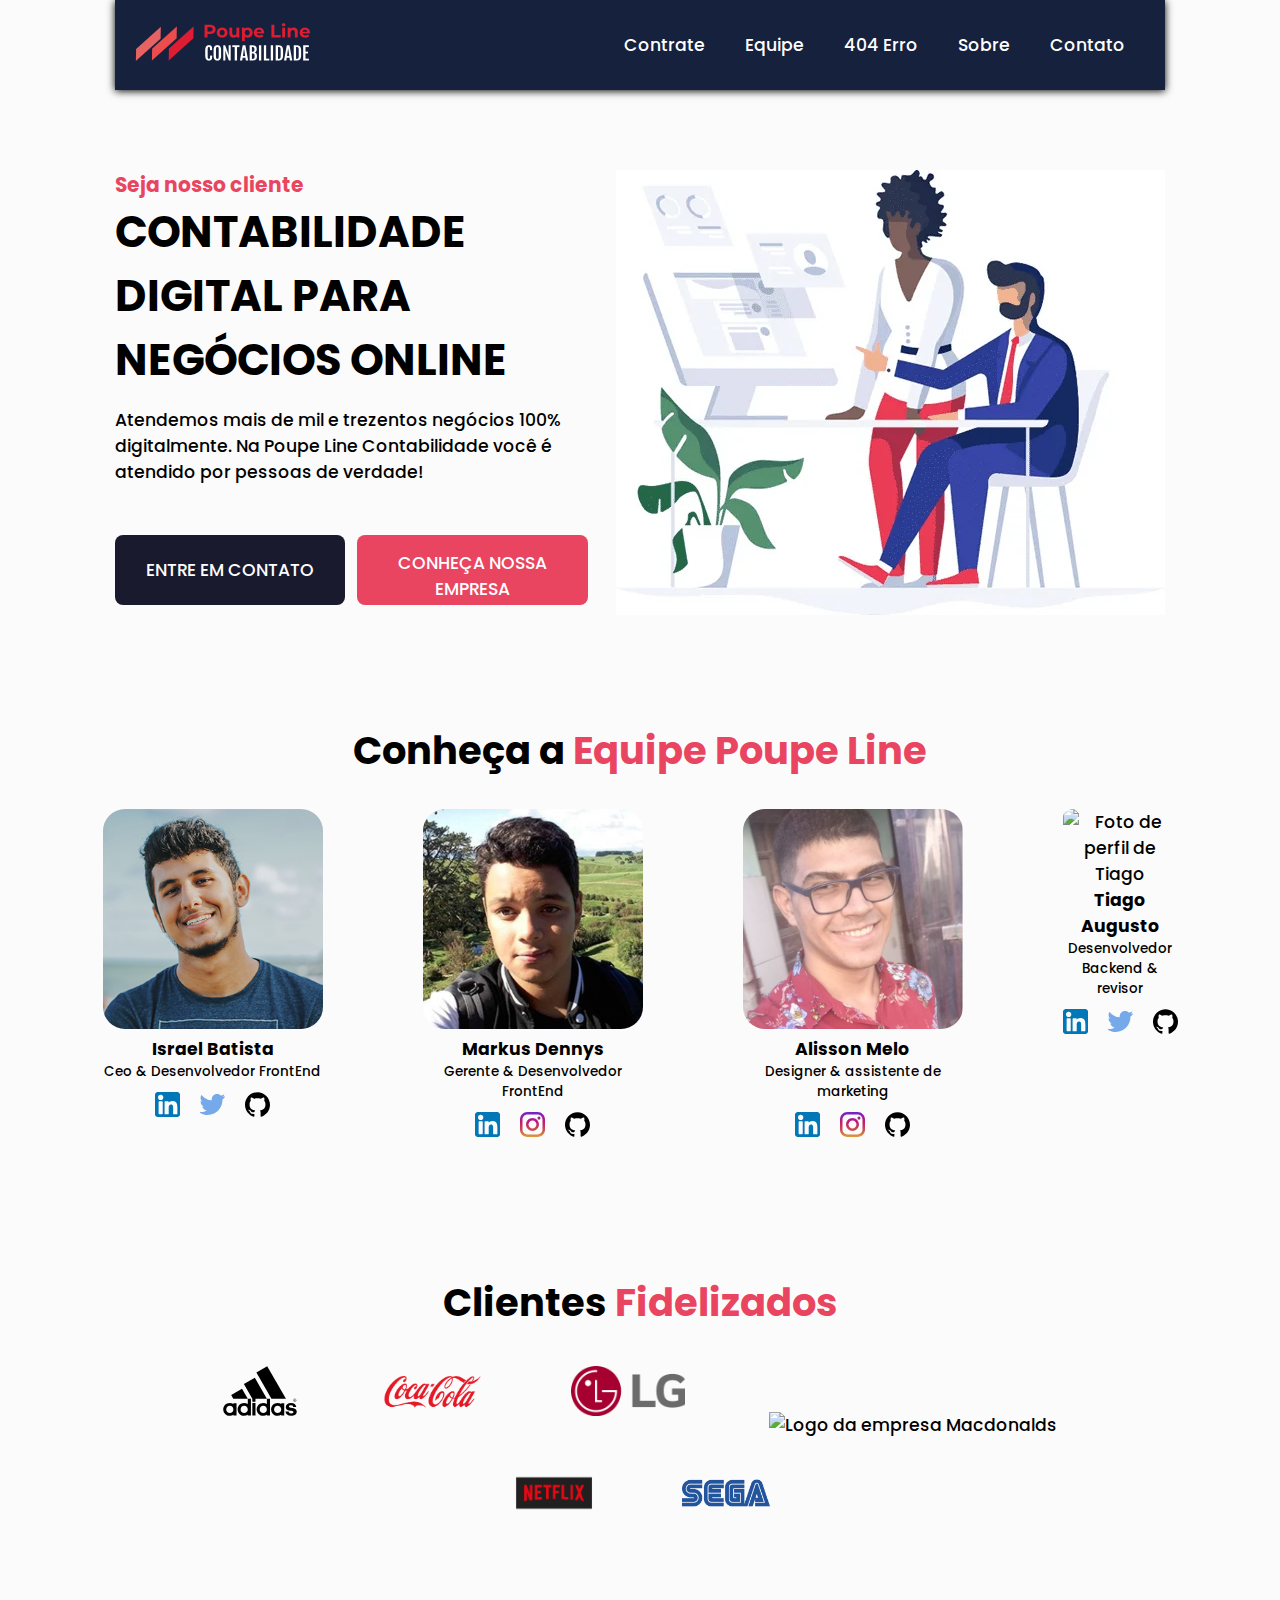
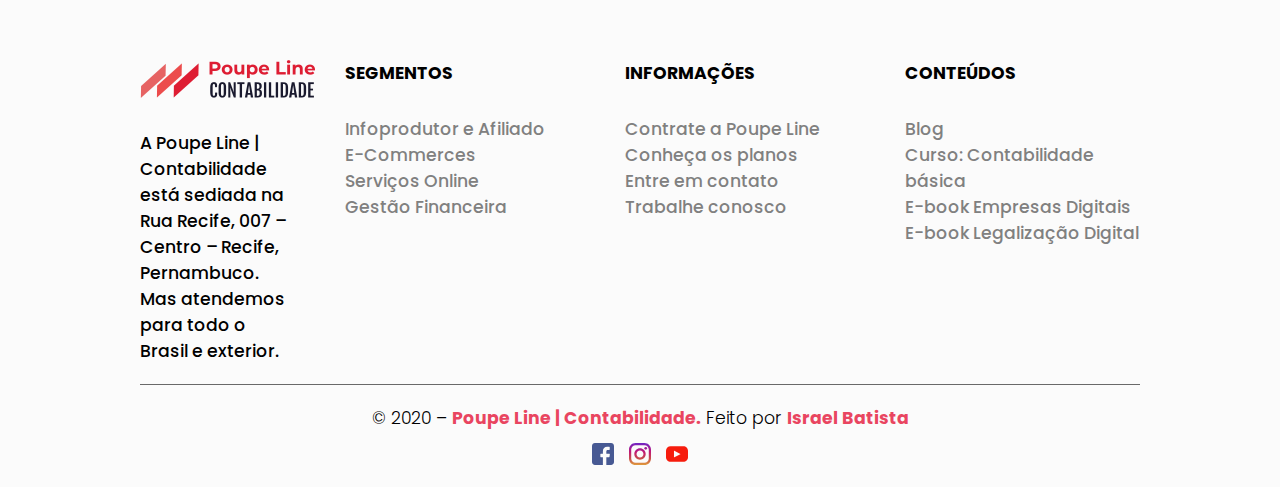
==== index.html @ 1c127e09 "Primeiro upload" ====
<!DOCTYPE html>
<html lang="pt-br">

<head>
    <meta charset="UTF-8">
    <meta name="viewport" content="width=device-width, initial-scale=1.0">
    <title>Poupe Line | Contabilidade</title>

    <link rel="stylesheet" href="../CSS/style.css">
    <link href="https://fonts.googleapis.com/css2?family=Archivo:wght@400;700&amp;family=Poppins:wght@400;600&amp;display=swap" rel="stylesheet">

</head>

<body>

    <div id="container">

        <header>
            <a href="index.html"><img src="../images/logo.png" alt="Logo Poupe Line Contabilidade"></a>

            <nav>
                <ul id="topMenu">
                    <li><a href="#">Contrate</a></li>
                    <li><a href="#equipe">Equipe</a></li>
                    <li><a href="/404.html">404 Erro</a></li>
                    <li><a href="#">Sobre</a></li>
                    <li><a href="#">Contato</a></li>
                </ul>
            </nav>

            <div class="menu-mobile">

            </div>

        </header>

        <main>

            <section class="beOurClient">
                <div class="beOurClient-Txt">
                    <h3>Seja nosso cliente</h3>
                    <h1>CONTABILIDADE DIGITAL PARA NEGÓCIOS ONLINE</h1>
                    <p class="beOurClient-TxtP">Atendemos mais de mil e trezentos negócios 100% digitalmente. Na Poupe
                        Line Contabilidade você é
                        atendido por pessoas de verdade!</p>

                    <div class="beOurClient-Btns">
                        <button class="beOurClient-Btns1">Entre em contato</button>
                        <button class="beOurClient-Btns2">Conheça nossa empresa</button>
                    </div>
                </div>

                <div class="beOurClient-Img">
                    <img src="/images/flat design/home.webp" alt="COLOCAR">
                </div>
            </section>

            <section class="team" id="equipe">
                <h2>Conheça a <span class="color4">Equipe Poupe Line</span></h2>
                <div class="teamEquipe">
                    <div>
                        <img src="/images/team/Israel.png" alt="Foto de perfil de Israel" width="250px">
                        <h4>Israel Batista</h4>
                        <p class="teamDesc">Ceo & Desenvolvedor FrontEnd</p>
                        <div class="teamSocial">
                            <a href="https://www.linkedin.com/in/israel-batista/" target="_blank"><img
                                    src="/images/icon/027-linkedin.svg" alt="Logo do Linkedin"></a>
                            <a href="https://twitter.com/_Israelbatista" target="_blank"><img
                                    src="/images/icon/008-twitter.svg" alt="Logo do Twitter"></a>
                            <a href="https://github.com/Israelfer" target="_blank"><img src="/images/icon/github.svg"
                                    alt="Logo do Github"></a>
                        </div>
                    </div>

                    <div>
                        <img src="/images/team/Markus.png" alt="Foto de perfil de Markus" width="250px">
                        <h4>Markus Dennys</h4>
                        <p class="teamDesc">Gerente & Desenvolvedor FrontEnd</p>
                        <div class="teamSocial">
                            <a href="https://www.linkedin.com/in/markus-dennys-abb8551ab/" target="_blank"><img
                                    src="/images/icon/027-linkedin.svg" alt="Logo do Linkedin"></a>
                            <a href="https://www.instagram.com/markus_dennys/" target="_blank"><img
                                    src="/images/icon/029-instagram.svg" alt="Logo do Instagram"></a>
                            <a href="https://github.com/markDennys" target="_blank"><img src="/images/icon/github.svg"
                                    alt="Logo do Github"></a>
                        </div>
                    </div>

                    <div>
                        <img src="/images/team/Alisson.png" alt="Foto de perfil de Alisson" width="250px">
                        <h4>Alisson Melo</h4>
                        <p class="teamDesc">Designer & assistente de marketing</p>
                        <div class="teamSocial">
                            <a href="https://www.linkedin.com/in/alisonmtmelo" target="_blank"><img
                                    src="/images/icon/027-linkedin.svg" alt="Logo do Linkedin"></a>
                            <a href="https://www.instagram.com/_di_melo_/" target="_blank"><img
                                    src="/images/icon/029-instagram.svg" alt="Logo do Instagram"></a>
                            <a href="https://github.com/alisonmelo" target="_blank"><img src="/images/icon/github.svg"
                                    alt="Logo do Github"></a>
                        </div>
                    </div>

                    <div>
                        <img src="/images/team/Tiago.jpg" alt="Foto de perfil de Tiago" width="250px">
                        <h4>Tiago Augusto</h4>
                        <p class="teamDesc">Desenvolvedor Backend & revisor</p>
                        <div class="teamSocial">
                            <a href="#" target="_blank"><img src="/images/icon/027-linkedin.svg"
                                    alt="Logo do Linkedin"></a>
                            <a href="#" target="_blank"><img src="/images/icon/008-twitter.svg"
                                    alt="Logo do Twitter"></a>
                            <a href="#" target="_blank"><img src="/images/icon/github.svg" alt="Logo do Github"></a>
                        </div>
                    </div>

                </div>

            </section>

            <section class="clientFide">
                <h2>Clientes <span class="color4">Fidelizados</span></h2>
                <div class="clientFideImg">
                    <img src="/images/empresas/Adidas_Logo.svg" alt="Logo da empresa Adidas">
                    <img src="/images/empresas/Coca-Cola-Logo-600x282.png.webp" alt="Logo da empresa Coca Cola">
                    <img src="/images/empresas/1024px-LG_logo_(2015).png" alt="Logo da empresa LG">
                    <img src="/images/empresas/Macdonalds.png" alt="Logo da empresa Macdonalds">
                    <img src="/images/empresas/netflix.png" alt="Logo da empresa Netflix">
                    <img src="/images/empresas/Sega-logo.png" alt="Logo da empresa Sega">
                </div>
            </section>

        </main>

        <footer>
            <div class="footerFirst">
                <div>
                    <img src="/images/logo_azul.png" alt="Logo">
                    <p class="footerFirstParagh">A Poupe Line | Contabilidade está sediada na Rua Recife, 007 – Centro –
                        Recife, Pernambuco. Mas
                        atendemos para todo o Brasil e exterior.</p>
                </div>

                <div>
                    <h4>Segmentos</h4>
                    <ul>
                        <li><a href="">Infoprodutor e Afiliado</a></li>
                        <li><a href="#">E-Commerces</a></li>
                        <li><a href="#">Serviços Online</a></li>
                        <li><a href="#">Gestão Financeira</a></li>
                    </ul>
                </div>

                <div>
                    <h4>Informações</h4>
                    <ul>
                        <li><a href="#">Contrate a Poupe Line</a></li>
                        <li><a href="#">Conheça os planos</a></li>
                        <li><a href="#">Entre em contato</a></li>
                        <li><a href="#">Trabalhe conosco</a></li>
                    </ul>
                </div>

                <div>
                    <h4>Conteúdos</h4>
                    <ul>
                        <li><a href="#">Blog</a></li>
                        <li><a href="#">Curso: Contabilidade básica</a></li>
                        <li><a href="#">E-book Empresas Digitais</a></li>
                        <li><a href="#">E-book Legalização Digital</a></li>
                    </ul>
                </div>
            </div>

            <div class="footerCop">
                <p>© 2020 – <a class="pageErrorFooterA" href="index.html">Poupe Line | Contabilidade.</a>
                    Feito por <a class="pageErrorFooterA" href="https://github.com/Israelfer" target="_blank">Israel Batista</a>
                </p>
                <div class="footerCopImg">
                    <a href="#"><img src="/images/icon/036-facebook.svg" alt="Ícone do Facebook"></a>
                    <a href="#"><img src="/images/icon/029-instagram.svg" alt="Ícone do Instagram"></a>
                    <a href="#"><img src="/images/icon/001-youtube.svg" alt="Ícone do Youtube"></a>
                </div>
            </div>

        </footer>

    </div>

    <script src="index.js"></script>
</body>

</html>
---- CSS/style.css ----
@import url('../CSS/header.css');
@import url('../CSS/main.css');
@import url('../CSS/footer.css');
@import url('../CSS/pages/contato.css');
@import url('../CSS/pages/erro.css');

:root {
    --color-1: #1a1a2e;
    --color-2: #16213e;
    --color-3: #0f3460;
    --color-4: #e94560;
    --color-background:#fbfbfb;
    font-size: 60%; /* controle das medidas rem */
}

* {
    margin: 0;
    padding: 0;
    box-sizing: border-box;
}

html,
body {
    height: 100vh;
    background-color: var(--color-background);
}

body,
input,
button,
textarea {
    font: 500 1.6rem Poppins;
    color: var(--color-text-base);
}

#container {
    width: 100%;
    margin: 0 auto;
}

main {
    display: flex;
    flex-direction: column;
    gap: 70px;
}

@media (min-width: 800px) {
    body,
    input,
    button,
    textarea {
        font: 500 1.8rem Poppins;
    }

    #container {
        width: 82%;
    }

    main {
        gap: 100px;
    }
}

.color4 {
    color: var(--color-4);
    text-decoration: none;
}
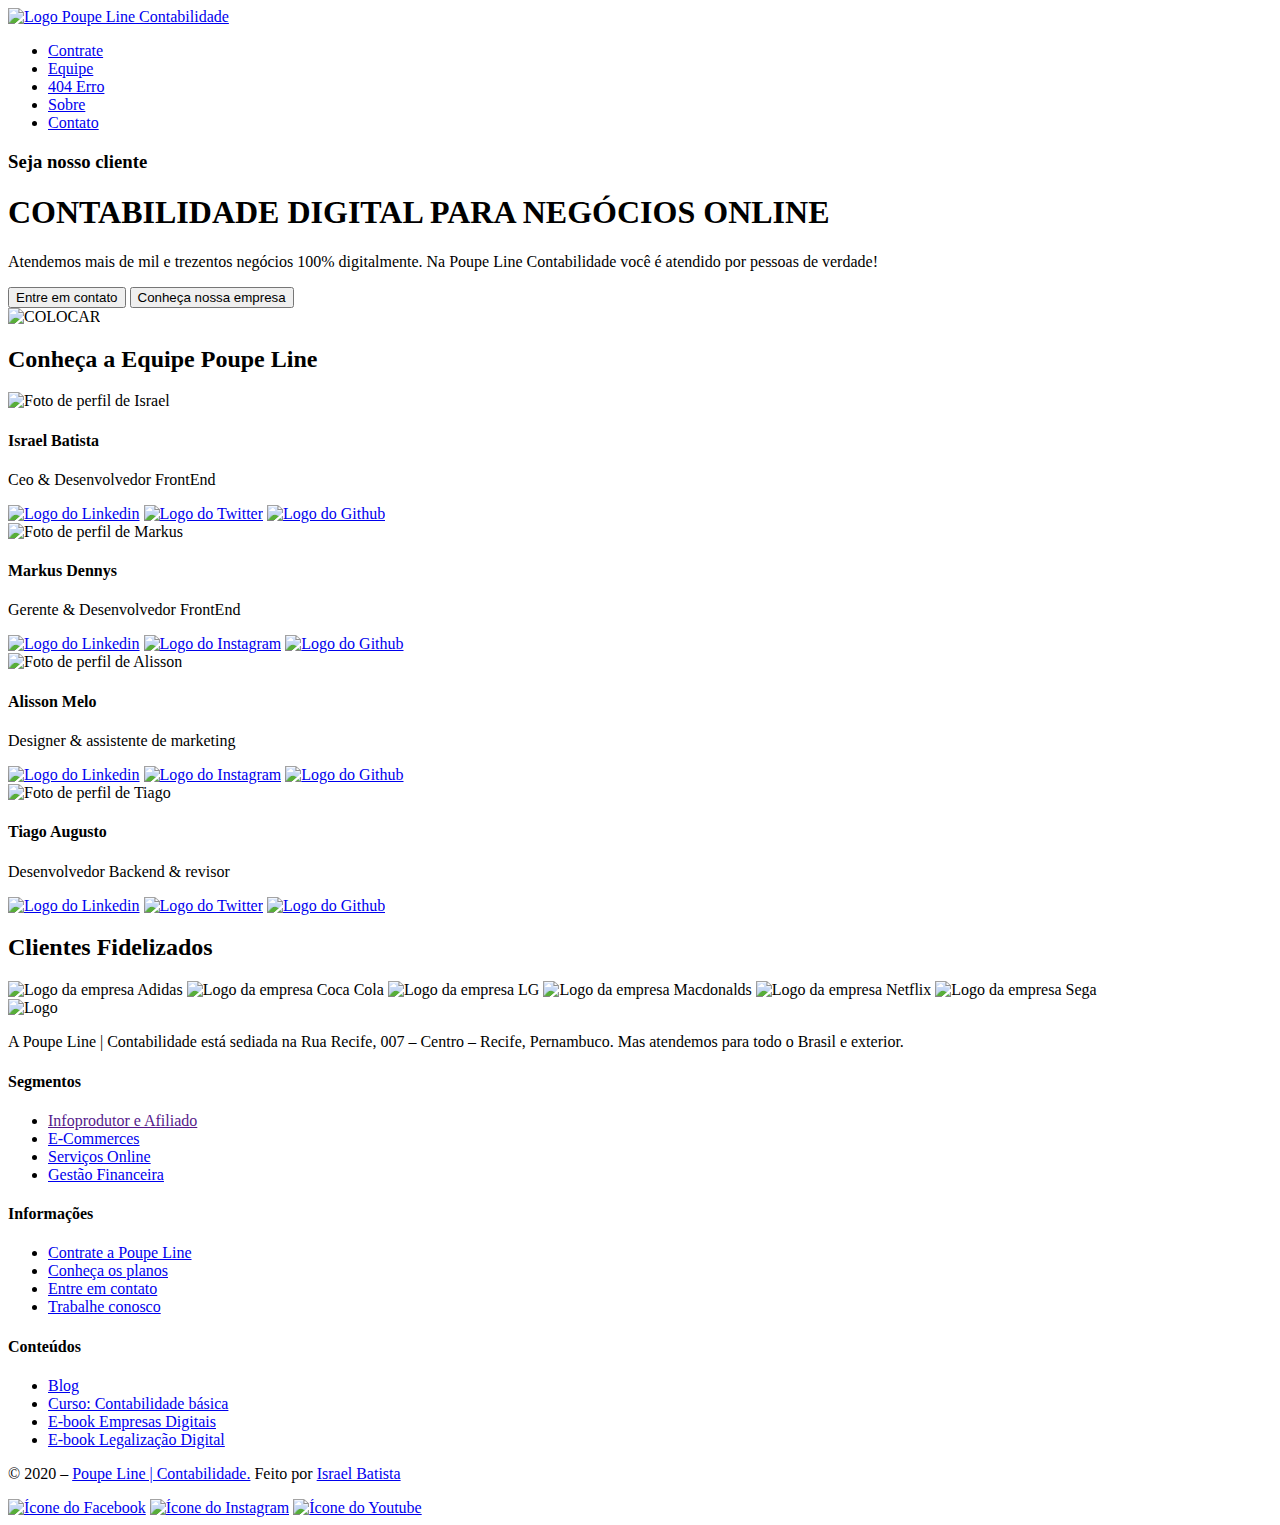
==== commit 1f9231ba: "2º upload, correção dos diretorios das pastas" ====
--- a/index.html
+++ b/index.html
@@ -6,8 +6,10 @@
     <meta name="viewport" content="width=device-width, initial-scale=1.0">
     <title>Poupe Line | Contabilidade</title>
 
-    <link rel="stylesheet" href="../CSS/style.css">
-    <link href="https://fonts.googleapis.com/css2?family=Archivo:wght@400;700&amp;family=Poppins:wght@400;600&amp;display=swap" rel="stylesheet">
+    <link rel="stylesheet" href="../Poupe-line/CSS/style.css">
+    <link
+        href="https://fonts.googleapis.com/css2?family=Archivo:wght@400;700&amp;family=Poppins:wght@400;600&amp;display=swap"
+        rel="stylesheet">
 
 </head>
 
@@ -16,13 +18,13 @@
     <div id="container">
 
         <header>
-            <a href="index.html"><img src="../images/logo.png" alt="Logo Poupe Line Contabilidade"></a>
+            <a href="index.html"><img src="../Poupe-line/images/logo.png" alt="Logo Poupe Line Contabilidade"></a>
 
             <nav>
                 <ul id="topMenu">
                     <li><a href="#">Contrate</a></li>
                     <li><a href="#equipe">Equipe</a></li>
-                    <li><a href="/404.html">404 Erro</a></li>
+                    <li><a href="../Poupe-line/404.html">404 Erro</a></li>
                     <li><a href="#">Sobre</a></li>
                     <li><a href="#">Contato</a></li>
                 </ul>
@@ -51,7 +53,7 @@
                 </div>
 
                 <div class="beOurClient-Img">
-                    <img src="/images/flat design/home.webp" alt="COLOCAR">
+                    <img src="../Poupe-line/images/flat design/home.webp" alt="COLOCAR">
                 </div>
             </section>
 
@@ -59,57 +61,58 @@
                 <h2>Conheça a <span class="color4">Equipe Poupe Line</span></h2>
                 <div class="teamEquipe">
                     <div>
-                        <img src="/images/team/Israel.png" alt="Foto de perfil de Israel" width="250px">
+                        <img src="../Poupe-line/images/team/Israel.png" alt="Foto de perfil de Israel" width="250px">
                         <h4>Israel Batista</h4>
                         <p class="teamDesc">Ceo & Desenvolvedor FrontEnd</p>
                         <div class="teamSocial">
                             <a href="https://www.linkedin.com/in/israel-batista/" target="_blank"><img
-                                    src="/images/icon/027-linkedin.svg" alt="Logo do Linkedin"></a>
+                                    src="../Poupe-line/images/icon/027-linkedin.svg" alt="Logo do Linkedin"></a>
                             <a href="https://twitter.com/_Israelbatista" target="_blank"><img
-                                    src="/images/icon/008-twitter.svg" alt="Logo do Twitter"></a>
-                            <a href="https://github.com/Israelfer" target="_blank"><img src="/images/icon/github.svg"
-                                    alt="Logo do Github"></a>
+                                    src="../Poupe-line/images/icon/008-twitter.svg" alt="Logo do Twitter"></a>
+                            <a href="https://github.com/Israelfer" target="_blank"><img
+                                    src="../Poupe-line/images/icon/github.svg" alt="Logo do Github"></a>
                         </div>
                     </div>
 
                     <div>
-                        <img src="/images/team/Markus.png" alt="Foto de perfil de Markus" width="250px">
+                        <img src="../Poupe-line/images/team/Markus.png" alt="Foto de perfil de Markus" width="250px">
                         <h4>Markus Dennys</h4>
                         <p class="teamDesc">Gerente & Desenvolvedor FrontEnd</p>
                         <div class="teamSocial">
                             <a href="https://www.linkedin.com/in/markus-dennys-abb8551ab/" target="_blank"><img
-                                    src="/images/icon/027-linkedin.svg" alt="Logo do Linkedin"></a>
+                                    src="../Poupe-line/images/icon/027-linkedin.svg" alt="Logo do Linkedin"></a>
                             <a href="https://www.instagram.com/markus_dennys/" target="_blank"><img
-                                    src="/images/icon/029-instagram.svg" alt="Logo do Instagram"></a>
-                            <a href="https://github.com/markDennys" target="_blank"><img src="/images/icon/github.svg"
-                                    alt="Logo do Github"></a>
+                                    src="../Poupe-line/images/icon/029-instagram.svg" alt="Logo do Instagram"></a>
+                            <a href="https://github.com/markDennys" target="_blank"><img
+                                    src="../Poupe-line/images/icon/github.svg" alt="Logo do Github"></a>
                         </div>
                     </div>
 
                     <div>
-                        <img src="/images/team/Alisson.png" alt="Foto de perfil de Alisson" width="250px">
+                        <img src="../Poupe-line/images/team/Alisson.png" alt="Foto de perfil de Alisson" width="250px">
                         <h4>Alisson Melo</h4>
                         <p class="teamDesc">Designer & assistente de marketing</p>
                         <div class="teamSocial">
                             <a href="https://www.linkedin.com/in/alisonmtmelo" target="_blank"><img
-                                    src="/images/icon/027-linkedin.svg" alt="Logo do Linkedin"></a>
+                                    src="../Poupe-line/images/icon/027-linkedin.svg" alt="Logo do Linkedin"></a>
                             <a href="https://www.instagram.com/_di_melo_/" target="_blank"><img
-                                    src="/images/icon/029-instagram.svg" alt="Logo do Instagram"></a>
-                            <a href="https://github.com/alisonmelo" target="_blank"><img src="/images/icon/github.svg"
-                                    alt="Logo do Github"></a>
+                                    src="../Poupe-line/images/icon/029-instagram.svg" alt="Logo do Instagram"></a>
+                            <a href="https://github.com/alisonmelo" target="_blank"><img
+                                    src="../Poupe-line/images/icon/github.svg" alt="Logo do Github"></a>
                         </div>
                     </div>
 
                     <div>
-                        <img src="/images/team/Tiago.jpg" alt="Foto de perfil de Tiago" width="250px">
+                        <img src="../Poupe-line/images/team/Tiago.jpg" alt="Foto de perfil de Tiago" width="250px">
                         <h4>Tiago Augusto</h4>
                         <p class="teamDesc">Desenvolvedor Backend & revisor</p>
                         <div class="teamSocial">
-                            <a href="#" target="_blank"><img src="/images/icon/027-linkedin.svg"
+                            <a href="#" target="_blank"><img src="../Poupe-line/images/icon/027-linkedin.svg"
                                     alt="Logo do Linkedin"></a>
-                            <a href="#" target="_blank"><img src="/images/icon/008-twitter.svg"
+                            <a href="#" target="_blank"><img src="../Poupe-line/images/icon/008-twitter.svg"
                                     alt="Logo do Twitter"></a>
-                            <a href="#" target="_blank"><img src="/images/icon/github.svg" alt="Logo do Github"></a>
+                            <a href="#" target="_blank"><img src="../Poupe-line/images/icon/github.svg"
+                                    alt="Logo do Github"></a>
                         </div>
                     </div>
 
@@ -120,12 +123,12 @@
             <section class="clientFide">
                 <h2>Clientes <span class="color4">Fidelizados</span></h2>
                 <div class="clientFideImg">
-                    <img src="/images/empresas/Adidas_Logo.svg" alt="Logo da empresa Adidas">
-                    <img src="/images/empresas/Coca-Cola-Logo-600x282.png.webp" alt="Logo da empresa Coca Cola">
-                    <img src="/images/empresas/1024px-LG_logo_(2015).png" alt="Logo da empresa LG">
-                    <img src="/images/empresas/Macdonalds.png" alt="Logo da empresa Macdonalds">
-                    <img src="/images/empresas/netflix.png" alt="Logo da empresa Netflix">
-                    <img src="/images/empresas/Sega-logo.png" alt="Logo da empresa Sega">
+                    <img src="../Poupe-line/images/empresas/Adidas_Logo.svg" alt="Logo da empresa Adidas">
+                    <img src="../Poupe-line/images/empresas/Coca-Cola-Logo-600x282.png.webp" alt="Logo da empresa Coca Cola">
+                    <img src="../Poupe-line/images/empresas/1024px-LG_logo_(2015).png" alt="Logo da empresa LG">
+                    <img src="../Poupe-line/images/empresas/Macdonalds.png" alt="Logo da empresa Macdonalds">
+                    <img src="../Poupe-line/images/empresas/netflix.png" alt="Logo da empresa Netflix">
+                    <img src="../Poupe-line/images/empresas/Sega-logo.png" alt="Logo da empresa Sega">
                 </div>
             </section>
 
@@ -134,7 +137,7 @@
         <footer>
             <div class="footerFirst">
                 <div>
-                    <img src="/images/logo_azul.png" alt="Logo">
+                    <img src="../Poupe-line/images/logo_azul.png" alt="Logo">
                     <p class="footerFirstParagh">A Poupe Line | Contabilidade está sediada na Rua Recife, 007 – Centro –
                         Recife, Pernambuco. Mas
                         atendemos para todo o Brasil e exterior.</p>
@@ -172,13 +175,14 @@
             </div>
 
             <div class="footerCop">
-                <p>© 2020 – <a class="pageErrorFooterA" href="index.html">Poupe Line | Contabilidade.</a>
-                    Feito por <a class="pageErrorFooterA" href="https://github.com/Israelfer" target="_blank">Israel Batista</a>
+                <p>© 2020 – <a class="pageErrorFooterA" href="../Poupe-line/index.html">Poupe Line | Contabilidade.</a>
+                    Feito por <a class="pageErrorFooterA" href="https://github.com/Israelfer" target="_blank">Israel
+                        Batista</a>
                 </p>
                 <div class="footerCopImg">
-                    <a href="#"><img src="/images/icon/036-facebook.svg" alt="Ícone do Facebook"></a>
-                    <a href="#"><img src="/images/icon/029-instagram.svg" alt="Ícone do Instagram"></a>
-                    <a href="#"><img src="/images/icon/001-youtube.svg" alt="Ícone do Youtube"></a>
+                    <a href="#"><img src="../Poupe-line/images/icon/036-facebook.svg" alt="Ícone do Facebook"></a>
+                    <a href="#"><img src="../Poupe-line/images/icon/029-instagram.svg" alt="Ícone do Instagram"></a>
+                    <a href="#"><img src="../Poupe-line/images/icon/001-youtube.svg" alt="Ícone do Youtube"></a>
                 </div>
             </div>
 
